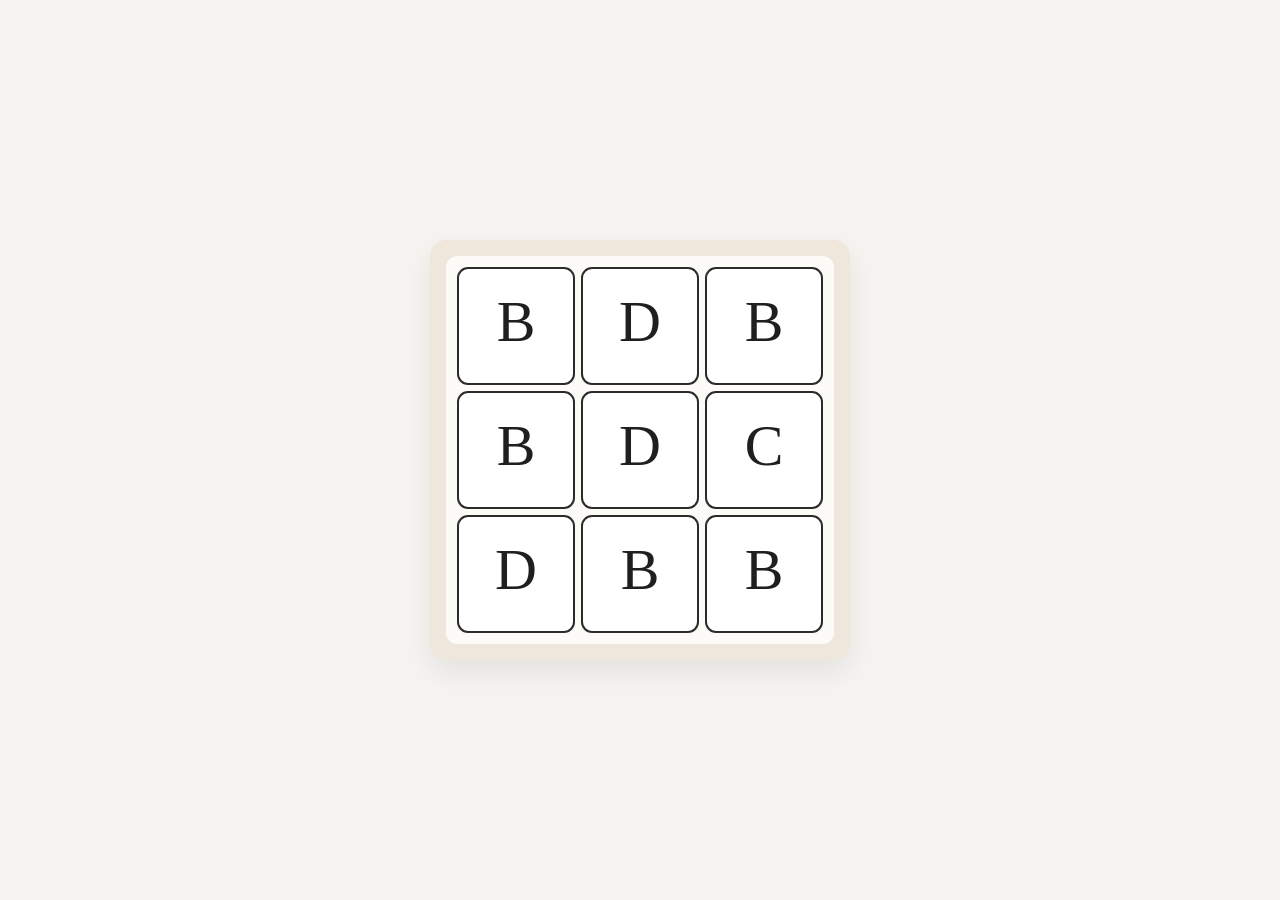
==== app/client/index.html @ 0416bb3d "feat: M001-S001 core board and drag swap input" ====
<!doctype html>
<html lang="en">
  <head>
    <meta charset="utf-8" />
    <meta name="viewport" content="width=device-width, initial-scale=1" />
    <title>Zummy Crush - M001 POC</title>
    <link rel="stylesheet" href="style.css" />
  </head>
  <body>
    <main class="app">
      <section class="board-panel">
        <canvas id="board" aria-label="Game board" role="img"></canvas>
      </section>
    </main>
    <script src="main.js"></script>
  </body>
</html>
---- app/client/style.css ----
:root {
  --bg: #f6f4f0;
  --board-bg: #efe7dc;
  --tile-border: #2b2b2b;
  --tile-text: #1f1f1f;
}

* {
  box-sizing: border-box;
}

body {
  margin: 0;
  font-family: "Georgia", "Times New Roman", serif;
  background: var(--bg);
  color: #222;
}

.app {
  min-height: 100vh;
  display: flex;
  align-items: center;
  justify-content: center;
  padding: 16px;
}

.board-panel {
  width: 100%;
  max-width: 420px;
  background: var(--board-bg);
  border-radius: 16px;
  padding: 16px;
  box-shadow: 0 12px 30px rgba(0, 0, 0, 0.08);
}

#board {
  width: 100%;
  height: auto;
  display: block;
  touch-action: none;
  background: #fdfbf8;
  border-radius: 12px;
}
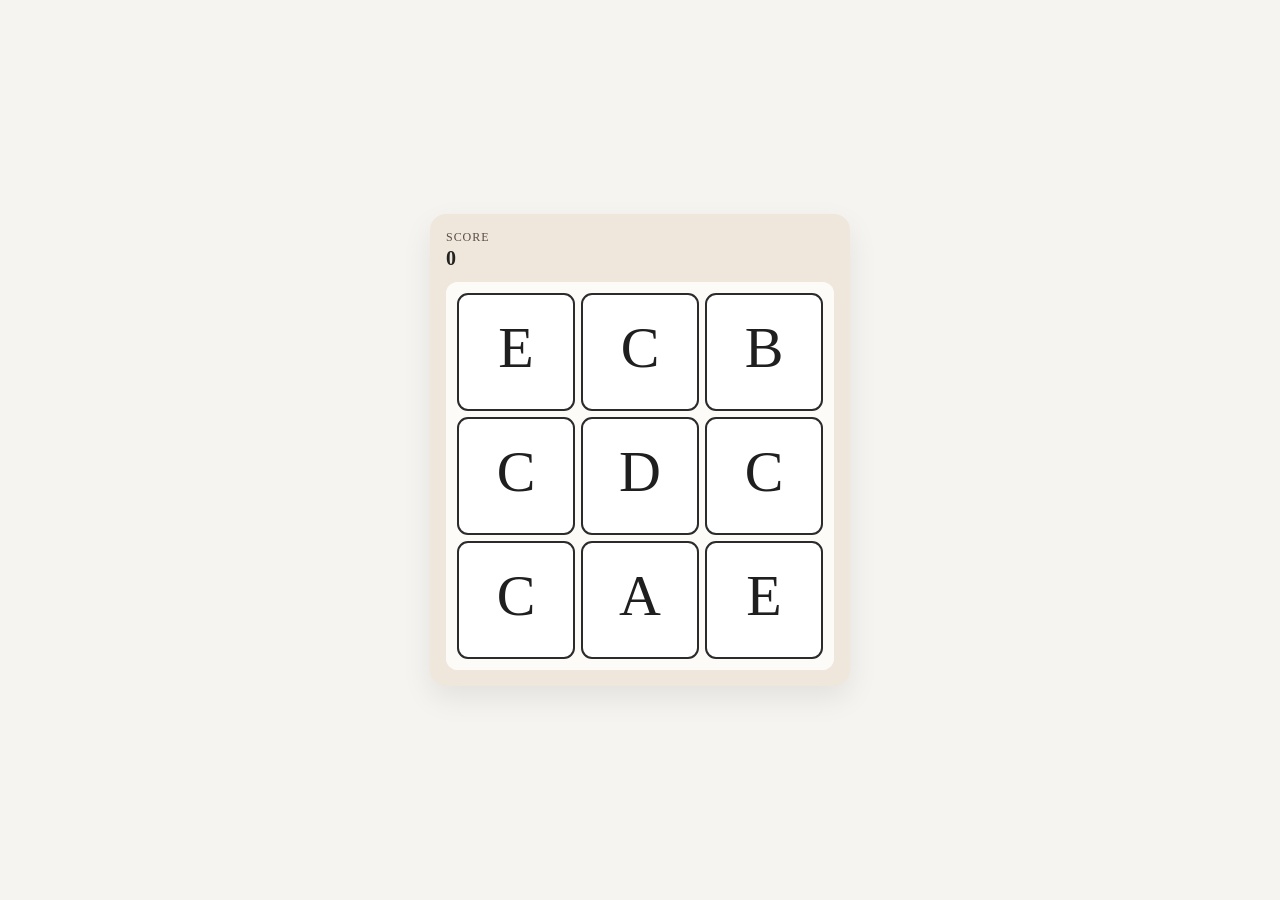
==== commit 80fd0f1f: "feat: M001-S002 match resolution and scoring" ====
--- a/app/client/index.html
+++ b/app/client/index.html
@@ -9,6 +9,12 @@
   <body>
     <main class="app">
       <section class="board-panel">
+        <header class="hud">
+          <div class="hud-item">
+            <span class="hud-label">Score</span>
+            <span id="score" class="hud-value">0</span>
+          </div>
+        </header>
         <canvas id="board" aria-label="Game board" role="img"></canvas>
       </section>
     </main>
--- a/app/client/style.css
+++ b/app/client/style.css
@@ -31,6 +31,31 @@
   border-radius: 16px;
   padding: 16px;
   box-shadow: 0 12px 30px rgba(0, 0, 0, 0.08);
+  display: grid;
+  gap: 12px;
+}
+
+.hud {
+  display: flex;
+  justify-content: flex-start;
+  gap: 16px;
+}
+
+.hud-item {
+  display: grid;
+  gap: 2px;
+}
+
+.hud-label {
+  text-transform: uppercase;
+  letter-spacing: 0.08em;
+  font-size: 12px;
+  color: #5a4c43;
+}
+
+.hud-value {
+  font-size: 20px;
+  font-weight: 700;
 }
 
 #board {
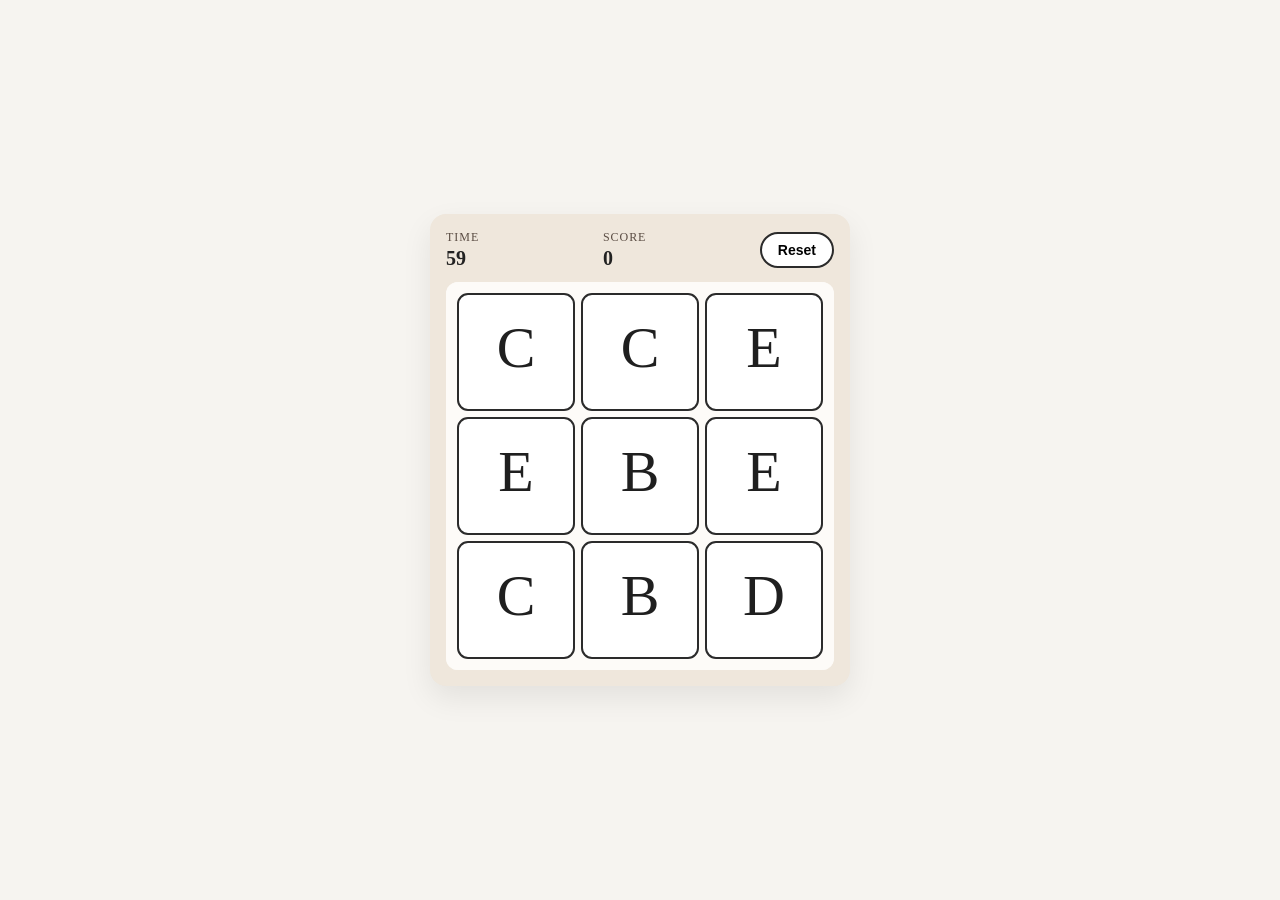
==== commit 6ff1a660: "feat: M001-S003 blitz timer and HUD" ====
--- a/app/client/index.html
+++ b/app/client/index.html
@@ -11,9 +11,14 @@
       <section class="board-panel">
         <header class="hud">
           <div class="hud-item">
+            <span class="hud-label">Time</span>
+            <span id="timer" class="hud-value">60</span>
+          </div>
+          <div class="hud-item">
             <span class="hud-label">Score</span>
             <span id="score" class="hud-value">0</span>
           </div>
+          <button id="reset" class="hud-button" type="button">Reset</button>
         </header>
         <canvas id="board" aria-label="Game board" role="img"></canvas>
       </section>
--- a/app/client/style.css
+++ b/app/client/style.css
@@ -36,9 +36,10 @@
 }
 
 .hud {
-  display: flex;
-  justify-content: flex-start;
-  gap: 16px;
+  display: grid;
+  grid-template-columns: repeat(2, minmax(0, 1fr)) auto;
+  align-items: center;
+  gap: 12px;
 }
 
 .hud-item {
@@ -58,6 +59,19 @@
   font-weight: 700;
 }
 
+.hud-button {
+  border: 2px solid #2b2b2b;
+  background: #fff;
+  border-radius: 999px;
+  padding: 8px 16px;
+  font-size: 14px;
+  font-weight: 600;
+}
+
+.hud-button:active {
+  transform: translateY(1px);
+}
+
 #board {
   width: 100%;
   height: auto;
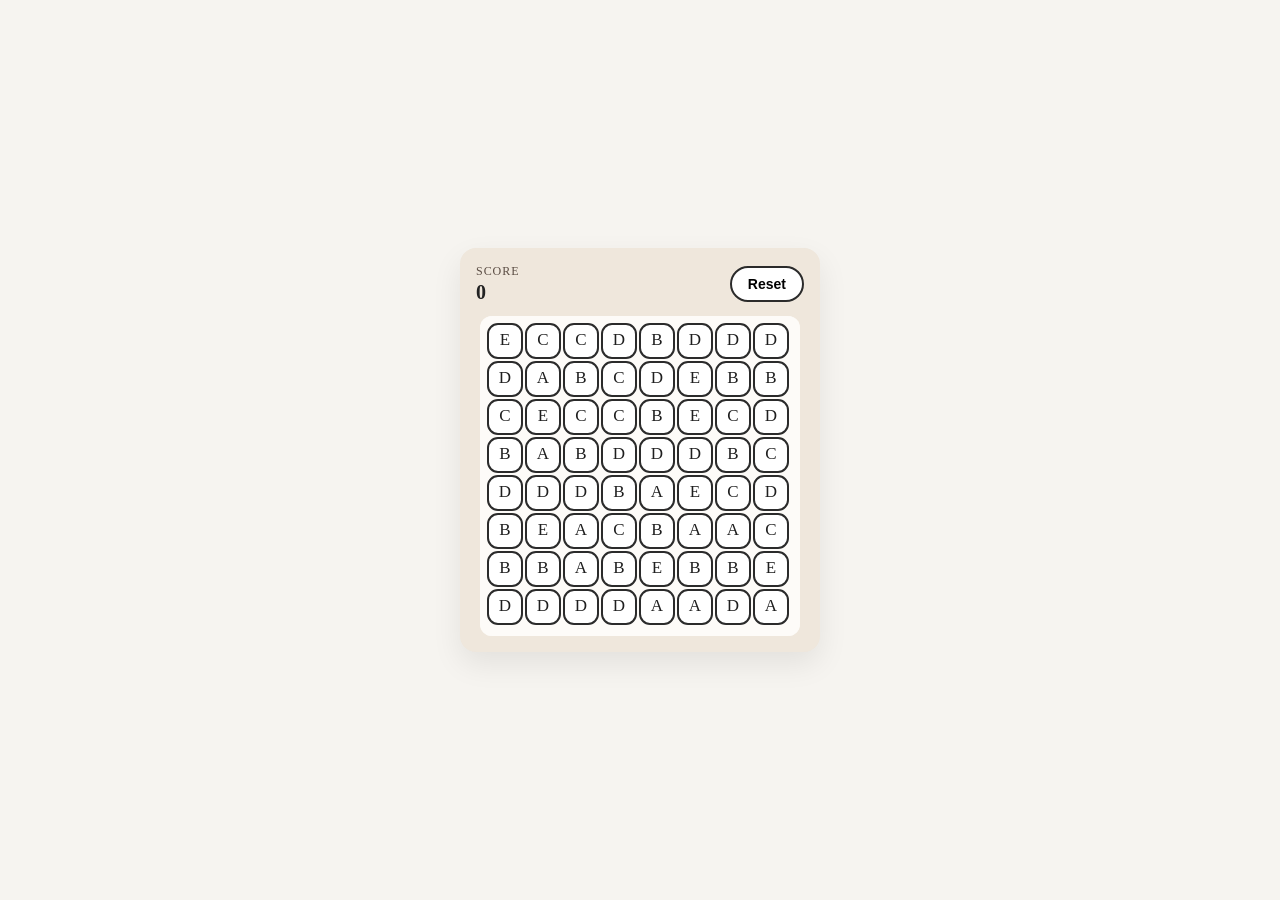
==== commit 992f48e8: "Implement M002 board expansion specs" ====
--- a/app/client/index.html
+++ b/app/client/index.html
@@ -3,17 +3,13 @@
   <head>
     <meta charset="utf-8" />
     <meta name="viewport" content="width=device-width, initial-scale=1" />
-    <title>Zummy Crush - M001 POC</title>
+    <title>Zummy Crush - M002 Board Expansion</title>
     <link rel="stylesheet" href="style.css" />
   </head>
   <body>
     <main class="app">
       <section class="board-panel">
         <header class="hud">
-          <div class="hud-item">
-            <span class="hud-label">Time</span>
-            <span id="timer" class="hud-value">60</span>
-          </div>
           <div class="hud-item">
             <span class="hud-label">Score</span>
             <span id="score" class="hud-value">0</span>
@@ -23,6 +19,6 @@
         <canvas id="board" aria-label="Game board" role="img"></canvas>
       </section>
     </main>
-    <script src="main.js"></script>
+    <script type="module" src="main.js"></script>
   </body>
 </html>
--- a/app/client/style.css
+++ b/app/client/style.css
@@ -26,7 +26,7 @@
 
 .board-panel {
   width: 100%;
-  max-width: 420px;
+  max-width: 360px;
   background: var(--board-bg);
   border-radius: 16px;
   padding: 16px;
@@ -37,7 +37,7 @@
 
 .hud {
   display: grid;
-  grid-template-columns: repeat(2, minmax(0, 1fr)) auto;
+  grid-template-columns: minmax(0, 1fr) auto;
   align-items: center;
   gap: 12px;
 }
@@ -73,9 +73,10 @@
 }
 
 #board {
-  width: 100%;
+  width: min(var(--board-max-width, 320px), 100%);
   height: auto;
   display: block;
+  justify-self: center;
   touch-action: none;
   background: #fdfbf8;
   border-radius: 12px;
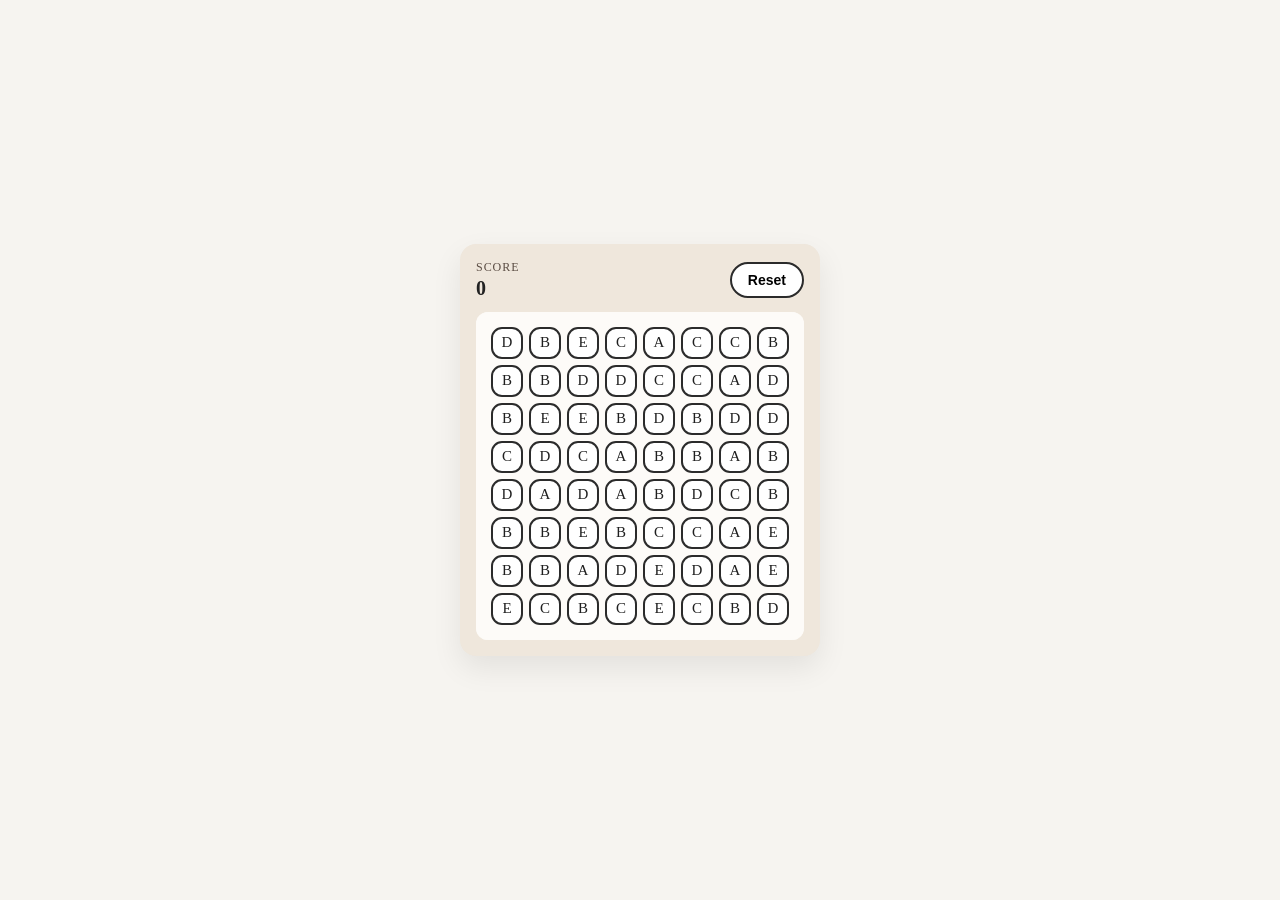
==== commit 4efce36a: "feat(M004-S002): add match-5 loot bonus and toast" ====
--- a/app/client/index.html
+++ b/app/client/index.html
@@ -19,6 +19,7 @@
         <canvas id="board" aria-label="Game board" role="img"></canvas>
       </section>
     </main>
+    <div id="toast-layer" class="toast-layer" aria-live="polite"></div>
     <script type="module" src="main.js"></script>
   </body>
 </html>
--- a/app/client/style.css
+++ b/app/client/style.css
@@ -81,3 +81,46 @@
   background: #fdfbf8;
   border-radius: 12px;
 }
+
+.toast-layer {
+  position: fixed;
+  left: 50%;
+  bottom: 24px;
+  transform: translateX(-50%);
+  display: flex;
+  flex-direction: column;
+  gap: 8px;
+  align-items: center;
+  pointer-events: none;
+  z-index: 20;
+}
+
+.toast {
+  background: #2b2b2b;
+  color: #fff;
+  padding: 8px 14px;
+  border-radius: 999px;
+  font-size: 13px;
+  letter-spacing: 0.02em;
+  opacity: 0;
+  transform: translateY(8px);
+  animation: toast-fade var(--toast-duration, 1600ms) ease forwards;
+}
+
+@keyframes toast-fade {
+  0% {
+    opacity: 0;
+    transform: translateY(8px);
+  }
+  12% {
+    opacity: 1;
+    transform: translateY(0);
+  }
+  80% {
+    opacity: 1;
+  }
+  100% {
+    opacity: 0;
+    transform: translateY(-6px);
+  }
+}
